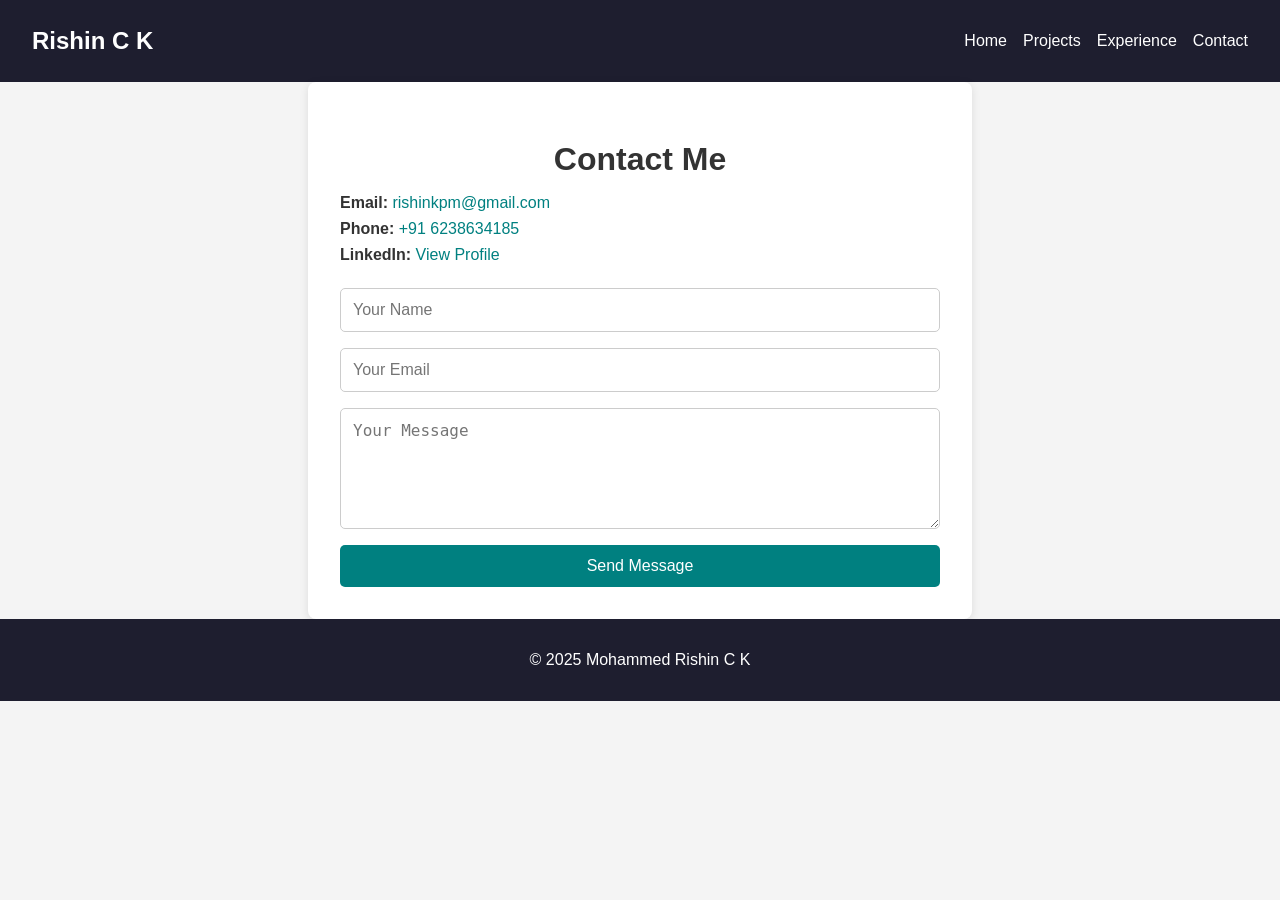
==== contact.html @ 5d51377a "Add files via upload" ====
<!DOCTYPE html>
<html lang="en">
<head>
  <meta charset="UTF-8">
  <meta name="viewport" content="width=device-width, initial-scale=1.0">
  <title>Contact | Rishin C K</title>
  <link rel="stylesheet" href="style.css">
  <style>
    body {
      margin: 0;
      font-family: 'Roboto', sans-serif;
      background-color: #f4f4f4;
      color: #333;
    }
    nav {
      display: flex;
      justify-content: space-between;
      align-items: center;
      background-color: #1e1e2f;
      padding: 1rem 2rem;
    }
    .logo {
      color: #ffffff;
      font-size: 1.5rem;
      font-weight: bold;
    }
    nav ul {
      list-style: none;
      display: flex;
      gap: 1rem;
    }
    nav ul li a {
      color: #ffffff;
      text-decoration: none;
      font-weight: 500;
    }
    nav ul li a:hover {
      color: #00bfa6;
    }
    .contact-section {
      padding: 2rem;
      max-width: 600px;
      margin: 0 auto;
      background-color: #fff;
      border-radius: 8px;
      box-shadow: 0 2px 8px rgba(0,0,0,0.1);
    }
    .contact-section h2 {
      font-size: 2rem;
      margin-bottom: 1rem;
      text-align: center;
    }
    .contact-info p {
      margin: 0.5rem 0;
    }
    .contact-info a {
      color: #008080;
      text-decoration: none;
    }
    form {
      margin-top: 1.5rem;
      display: flex;
      flex-direction: column;
      gap: 1rem;
    }
    input, textarea {
      padding: 0.75rem;
      border: 1px solid #ccc;
      border-radius: 5px;
      font-size: 1rem;
    }
    button {
      padding: 0.75rem;
      background-color: #008080;
      color: white;
      border: none;
      border-radius: 5px;
      font-size: 1rem;
      cursor: pointer;
    }
    button:hover {
      background-color: #00bfa6;
    }
    footer {
      text-align: center;
      padding: 1rem;
      background-color: #1e1e2f;
      color: white;
    }
  </style>
</head>
<body>
  <header>
    <nav>
      <div class="logo">Rishin C K</div>
      <ul>
        <li><a href="index.html">Home</a></li>
        <li><a href="projects.html">Projects</a></li>
        <li><a href="experience.html">Experience</a></li>
        <li><a href="contact.html">Contact</a></li>
      </ul>
    </nav>
  </header>

  <section class="contact-section">
    <h2>Contact Me</h2>
    <div class="contact-info">
      <p><strong>Email:</strong> <a href="mailto:rishinkpm@gmail.com">rishinkpm@gmail.com</a></p>
      <p><strong>Phone:</strong> <a href="tel:+916238634185">+91 6238634185</a></p>
      <p><strong>LinkedIn:</strong> <a href="https://www.linkedin.com/in/mohammed-rishin-c-k-a00525240" target="_blank">View Profile</a></p>
    </div>

    <form action="#" method="POST">
      <input type="text" name="name" placeholder="Your Name" required>
      <input type="email" name="email" placeholder="Your Email" required>
      <textarea name="message" rows="5" placeholder="Your Message" required></textarea>
      <button type="submit">Send Message</button>
    </form>
  </section>

  <footer>
    <p>&copy; 2025 Mohammed Rishin C K</p>
  </footer>
</body>
</html>
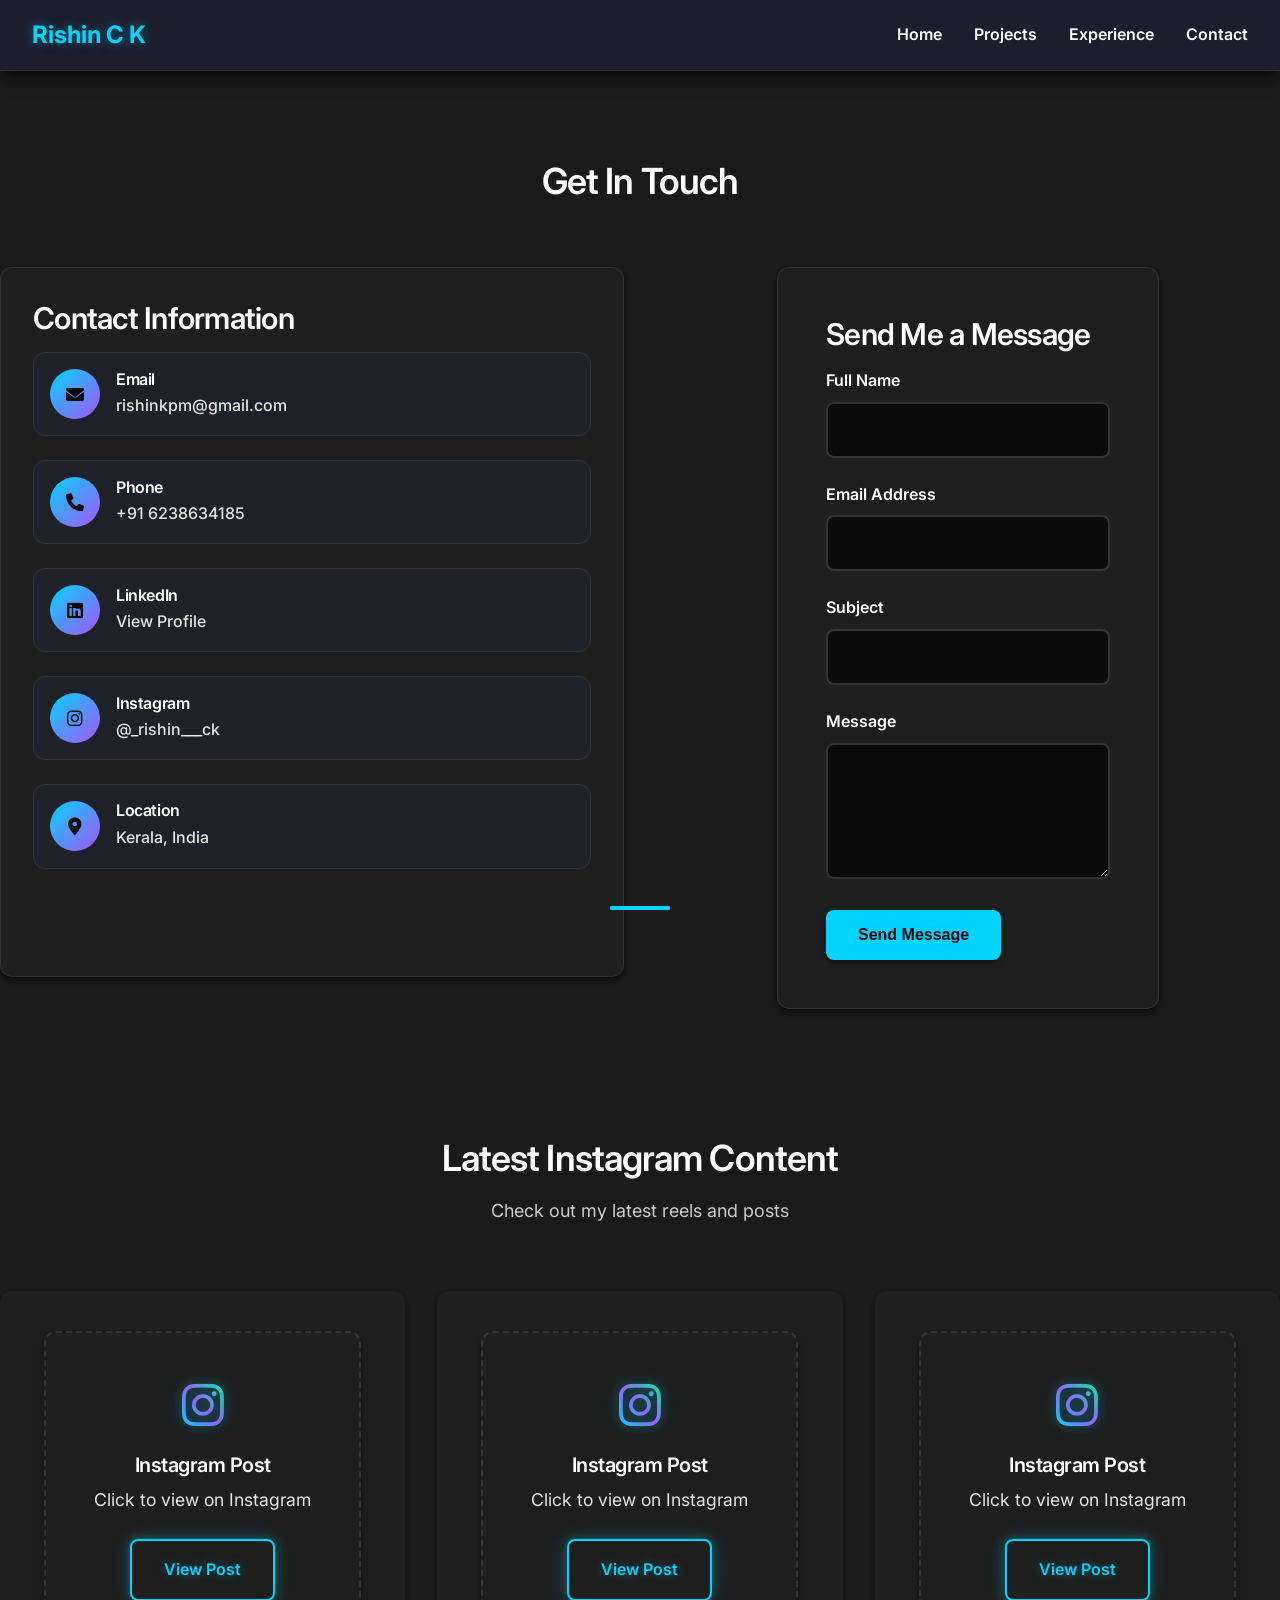
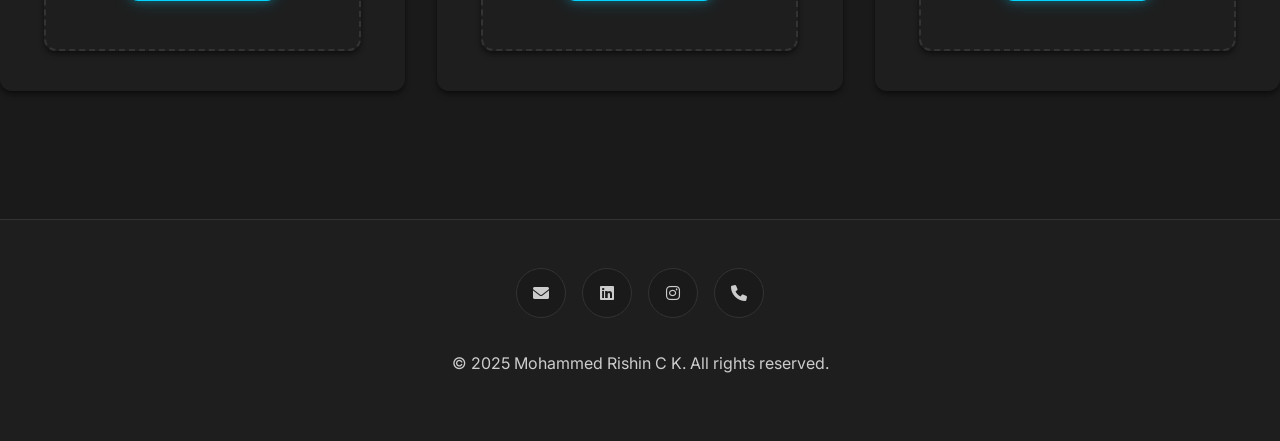
==== commit e1a2def9: "portfolio update septemper 25" ====
--- a/contact.html
+++ b/contact.html
@@ -5,121 +5,159 @@
   <meta name="viewport" content="width=device-width, initial-scale=1.0">
   <title>Contact | Rishin C K</title>
   <link rel="stylesheet" href="style.css">
-  <style>
-    body {
-      margin: 0;
-      font-family: 'Roboto', sans-serif;
-      background-color: #f4f4f4;
-      color: #333;
-    }
-    nav {
-      display: flex;
-      justify-content: space-between;
-      align-items: center;
-      background-color: #1e1e2f;
-      padding: 1rem 2rem;
-    }
-    .logo {
-      color: #ffffff;
-      font-size: 1.5rem;
-      font-weight: bold;
-    }
-    nav ul {
-      list-style: none;
-      display: flex;
-      gap: 1rem;
-    }
-    nav ul li a {
-      color: #ffffff;
-      text-decoration: none;
-      font-weight: 500;
-    }
-    nav ul li a:hover {
-      color: #00bfa6;
-    }
-    .contact-section {
-      padding: 2rem;
-      max-width: 600px;
-      margin: 0 auto;
-      background-color: #fff;
-      border-radius: 8px;
-      box-shadow: 0 2px 8px rgba(0,0,0,0.1);
-    }
-    .contact-section h2 {
-      font-size: 2rem;
-      margin-bottom: 1rem;
-      text-align: center;
-    }
-    .contact-info p {
-      margin: 0.5rem 0;
-    }
-    .contact-info a {
-      color: #008080;
-      text-decoration: none;
-    }
-    form {
-      margin-top: 1.5rem;
-      display: flex;
-      flex-direction: column;
-      gap: 1rem;
-    }
-    input, textarea {
-      padding: 0.75rem;
-      border: 1px solid #ccc;
-      border-radius: 5px;
-      font-size: 1rem;
-    }
-    button {
-      padding: 0.75rem;
-      background-color: #008080;
-      color: white;
-      border: none;
-      border-radius: 5px;
-      font-size: 1rem;
-      cursor: pointer;
-    }
-    button:hover {
-      background-color: #00bfa6;
-    }
-    footer {
-      text-align: center;
-      padding: 1rem;
-      background-color: #1e1e2f;
-      color: white;
-    }
-  </style>
+  <link href="https://fonts.googleapis.com/css2?family=Inter:wght@300;400;500;600;700&display=swap" rel="stylesheet">
+  <link rel="stylesheet" href="https://cdnjs.cloudflare.com/ajax/libs/font-awesome/6.0.0/css/all.min.css">
 </head>
 <body>
   <header>
     <nav>
-      <div class="logo">Rishin C K</div>
+      <a href="index.html" class="logo">Rishin C K</a>
       <ul>
         <li><a href="index.html">Home</a></li>
         <li><a href="projects.html">Projects</a></li>
         <li><a href="experience.html">Experience</a></li>
         <li><a href="contact.html">Contact</a></li>
       </ul>
+      <div class="mobile-menu">
+        <span></span>
+        <span></span>
+        <span></span>
+      </div>
     </nav>
   </header>
 
-  <section class="contact-section">
-    <h2>Contact Me</h2>
-    <div class="contact-info">
-      <p><strong>Email:</strong> <a href="mailto:rishinkpm@gmail.com">rishinkpm@gmail.com</a></p>
-      <p><strong>Phone:</strong> <a href="tel:+916238634185">+91 6238634185</a></p>
-      <p><strong>LinkedIn:</strong> <a href="https://www.linkedin.com/in/mohammed-rishin-c-k-a00525240" target="_blank">View Profile</a></p>
+  <section class="section" style="margin-top: 6rem;">
+    <div class="section-title">
+      <h2>Get In Touch</h2>
     </div>
 
-    <form action="#" method="POST">
-      <input type="text" name="name" placeholder="Your Name" required>
-      <input type="email" name="email" placeholder="Your Email" required>
-      <textarea name="message" rows="5" placeholder="Your Message" required></textarea>
-      <button type="submit">Send Message</button>
-    </form>
+    <div class="grid grid-2">
+      <div class="card">
+        <h3>Contact Information</h3>
+        <div class="contact-info">
+          <div class="contact-item">
+            <div class="contact-icon">
+              <i class="fas fa-envelope"></i>
+            </div>
+            <div class="contact-details">
+              <h4>Email</h4>
+              <a href="mailto:rishinkpm@gmail.com">rishinkpm@gmail.com</a>
+            </div>
+          </div>
+          
+          <div class="contact-item">
+            <div class="contact-icon">
+              <i class="fas fa-phone"></i>
+            </div>
+            <div class="contact-details">
+              <h4>Phone</h4>
+              <a href="tel:+916238634185">+91 6238634185</a>
+            </div>
+          </div>
+          
+          <div class="contact-item">
+            <div class="contact-icon">
+              <i class="fab fa-linkedin"></i>
+            </div>
+            <div class="contact-details">
+              <h4>LinkedIn</h4>
+              <a href="https://www.linkedin.com/in/mohammed-rishin-c-k-a00525240" target="_blank">View Profile</a>
+            </div>
+          </div>
+          
+          <div class="contact-item">
+            <div class="contact-icon">
+              <i class="fab fa-instagram"></i>
+            </div>
+            <div class="contact-details">
+              <h4>Instagram</h4>
+              <a href="https://www.instagram.com/_rishin___ck?igsh=eXE4Y3RrOGk3bXFx&utm_source=qr" target="_blank">@_rishin___ck</a>
+            </div>
+          </div>
+          
+          <div class="contact-item">
+            <div class="contact-icon">
+              <i class="fas fa-map-marker-alt"></i>
+            </div>
+            <div class="contact-details">
+              <h4>Location</h4>
+              <p>Kerala, India</p>
+            </div>
+          </div>
+        </div>
+      </div>
+
+      <div class="contact-form">
+        <h3>Send Me a Message</h3>
+        <form id="contact-form">
+          <div class="form-group">
+            <label for="name">Full Name</label>
+            <input type="text" id="name" name="name" required>
+          </div>
+          
+          <div class="form-group">
+            <label for="email">Email Address</label>
+            <input type="email" id="email" name="email" required>
+          </div>
+          
+          <div class="form-group">
+            <label for="subject">Subject</label>
+            <input type="text" id="subject" name="subject" required>
+          </div>
+          
+          <div class="form-group">
+            <label for="message">Message</label>
+            <textarea id="message" name="message" rows="5" required></textarea>
+          </div>
+          
+          <button type="submit" class="btn">Send Message</button>
+        </form>
+      </div>
+    </div>
+  </section>
+
+  <!-- Instagram Reels Section -->
+  <section class="section">
+    <div class="section-title">
+      <h2>Latest Instagram Content</h2>
+      <p>Check out my latest reels and posts</p>
+    </div>
+    
+    <div class="instagram-showcase">
+      <div class="instagram-grid">
+        <!-- Instagram posts will be embedded here -->
+        <div class="instagram-placeholder">
+          <div class="instagram-item">
+            <i class="fab fa-instagram"></i>
+            <h4>Follow me on Instagram</h4>
+            <p>@_rishin___ck</p>
+            <a href="https://www.instagram.com/_rishin___ck?igsh=eXE4Y3RrOGk3bXFx&utm_source=qr" target="_blank" class="btn btn-outline">View Profile</a>
+          </div>
+        </div>
+      </div>
+    </div>
   </section>
 
   <footer>
-    <p>&copy; 2025 Mohammed Rishin C K</p>
+    <div class="footer-content">
+      <div class="social-links">
+        <a href="mailto:rishinkpm@gmail.com" title="Email">
+          <i class="fas fa-envelope"></i>
+        </a>
+        <a href="https://www.linkedin.com/in/mohammed-rishin-c-k-a00525240" target="_blank" title="LinkedIn">
+          <i class="fab fa-linkedin"></i>
+        </a>
+        <a href="https://www.instagram.com/_rishin___ck?igsh=eXE4Y3RrOGk3bXFx&utm_source=qr" target="_blank" title="Instagram">
+          <i class="fab fa-instagram"></i>
+        </a>
+        <a href="tel:+916238634185" title="Phone">
+          <i class="fas fa-phone"></i>
+        </a>
+      </div>
+      <p>&copy; 2025 Mohammed Rishin C K. All rights reserved.</p>
+    </div>
   </footer>
+
+  <script src="script.js"></script>
 </body>
 </html>
--- a/style.css
+++ b/style.css
@@ -0,0 +1,1244 @@
+/* ========================================
+   MODERN PORTFOLIO CSS FRAMEWORK
+   Dark Theme with Neon Accents
+   ======================================== */
+
+/* ========================================
+   CSS CUSTOM PROPERTIES (VARIABLES)
+   ======================================== */
+:root {
+  /* Dark Theme - Neon Accent Colors */
+  --primary-color: #00d4ff;        /* Neon Blue */
+  --primary-light: #33e0ff;        /* Lighter Neon Blue */
+  --primary-dark: #0099cc;         /* Darker Neon Blue */
+  --secondary-color: #a855f7;      /* Neon Purple */
+  --secondary-light: #c084fc;      /* Lighter Neon Purple */
+  --accent-color: #00ff88;         /* Neon Green */
+  --accent-light: #33ffaa;         /* Lighter Neon Green */
+  
+  /* Dark Background Colors */
+  --bg-primary: #0a0a0a;           /* Deep Black */
+  --bg-secondary: #1a1a1a;         /* Dark Gray */
+  --bg-tertiary: #2a2a2a;          /* Medium Dark Gray */
+  --bg-card: #1e1e1e;              /* Card Background */
+  --bg-hover: #333333;             /* Hover Background */
+  --bg-nav: rgba(10, 10, 10, 0.95); /* Navigation Background */
+  
+  /* Light Text Colors */
+  --text-primary: #ffffff;         /* Pure White */
+  --text-secondary: #e5e5e5;       /* Light Gray */
+  --text-tertiary: #cccccc;        /* Medium Light Gray */
+  --text-muted: #999999;           /* Muted Light Gray */
+  --text-inverse: #0a0a0a;         /* Black Text */
+  --text-nav: #ffffff;             /* Navigation Text */
+  
+  /* Dark Border & Divider Colors */
+  --border-light: #333333;         /* Dark Border */
+  --border-medium: #444444;        /* Medium Dark Border */
+  --border-dark: #555555;          /* Lighter Dark Border */
+  
+  /* Dark Theme Shadow System */
+  --shadow-sm: 0 1px 2px 0 rgba(0, 0, 0, 0.3);
+  --shadow-md: 0 4px 6px -1px rgba(0, 0, 0, 0.4), 0 2px 4px -1px rgba(0, 0, 0, 0.3);
+  --shadow-lg: 0 10px 15px -3px rgba(0, 0, 0, 0.5), 0 4px 6px -2px rgba(0, 0, 0, 0.4);
+  --shadow-xl: 0 20px 25px -5px rgba(0, 0, 0, 0.6), 0 10px 10px -5px rgba(0, 0, 0, 0.5);
+  
+  /* Neon Glow Effects */
+  --glow-blue: 0 0 10px rgba(0, 212, 255, 0.3), 0 0 20px rgba(0, 212, 255, 0.2);
+  --glow-purple: 0 0 10px rgba(168, 85, 247, 0.3), 0 0 20px rgba(168, 85, 247, 0.2);
+  --glow-green: 0 0 10px rgba(0, 255, 136, 0.3), 0 0 20px rgba(0, 255, 136, 0.2);
+  
+  /* Spacing System */
+  --space-xs: 0.25rem;    /* 4px */
+  --space-sm: 0.5rem;     /* 8px */
+  --space-md: 1rem;       /* 16px */
+  --space-lg: 1.5rem;     /* 24px */
+  --space-xl: 2rem;       /* 32px */
+  --space-2xl: 3rem;      /* 48px */
+  --space-3xl: 4rem;      /* 64px */
+  
+  /* Border Radius */
+  --radius-sm: 0.375rem;  /* 6px */
+  --radius-md: 0.5rem;    /* 8px */
+  --radius-lg: 0.75rem;   /* 12px */
+  --radius-xl: 1rem;      /* 16px */
+  --radius-full: 9999px;  /* Full rounded */
+  
+  /* Transitions */
+  --transition-fast: 0.15s ease-in-out;
+  --transition-normal: 0.3s ease-in-out;
+  --transition-slow: 0.5s ease-in-out;
+  
+  /* Typography */
+  --font-family-base: 'Inter', -apple-system, BlinkMacSystemFont, 'Segoe UI', Roboto, sans-serif;
+  --font-size-xs: 0.75rem;    /* 12px */
+  --font-size-sm: 0.875rem;   /* 14px */
+  --font-size-base: 1rem;     /* 16px */
+  --font-size-lg: 1.125rem;   /* 18px */
+  --font-size-xl: 1.25rem;    /* 20px */
+  --font-size-2xl: 1.5rem;    /* 24px */
+  --font-size-3xl: 1.875rem;  /* 30px */
+  --font-size-4xl: 2.25rem;   /* 36px */
+  --font-size-5xl: 3rem;      /* 48px */
+}
+
+* {
+  margin: 0;
+  padding: 0;
+  box-sizing: border-box;
+}
+
+/* ========================================
+   RESET & BASE STYLES
+   ======================================== */
+body {
+  font-family: var(--font-family-base);
+  line-height: 1.6;
+  color: var(--text-primary);
+  background-color: var(--bg-secondary);
+  overflow-x: hidden;
+  font-size: var(--font-size-base);
+}
+
+/* ========================================
+   TYPOGRAPHY SYSTEM
+   ======================================== */
+h1, h2, h3, h4, h5, h6 {
+  font-weight: 600;
+  line-height: 1.2;
+  margin-bottom: var(--space-md);
+  color: var(--text-primary);
+  letter-spacing: -0.025em;
+}
+
+h1 { 
+  font-size: clamp(var(--font-size-3xl), 5vw, var(--font-size-5xl));
+  font-weight: 700;
+}
+h2 { 
+  font-size: clamp(var(--font-size-2xl), 4vw, var(--font-size-4xl));
+  font-weight: 600;
+}
+h3 { 
+  font-size: clamp(var(--font-size-xl), 3vw, var(--font-size-3xl));
+  font-weight: 600;
+}
+h4 { 
+  font-size: var(--font-size-lg);
+  color: var(--text-secondary);
+  font-weight: 500;
+}
+h5 { 
+  font-size: var(--font-size-base);
+  font-weight: 500;
+}
+h6 { 
+  font-size: var(--font-size-sm);
+  font-weight: 500;
+}
+
+p {
+  margin-bottom: var(--space-md);
+  color: var(--text-tertiary);
+  line-height: 1.7;
+}
+
+.text-large {
+  font-size: var(--font-size-lg);
+}
+
+.text-small {
+  font-size: var(--font-size-sm);
+}
+
+.text-muted {
+  color: var(--text-muted);
+}
+
+/* ========================================
+   NAVIGATION SYSTEM
+   ======================================== */
+nav {
+  position: fixed;
+  top: 0;
+  width: 100%;
+  background: var(--bg-nav);
+  backdrop-filter: blur(15px);
+  -webkit-backdrop-filter: blur(15px);
+  padding: var(--space-md) var(--space-xl);
+  display: flex;
+  justify-content: space-between;
+  align-items: center;
+  z-index: 1000;
+  transition: var(--transition-normal);
+  border-bottom: 1px solid var(--border-light);
+  box-shadow: var(--shadow-lg);
+}
+
+.logo {
+  font-size: var(--font-size-2xl);
+  font-weight: 700;
+  color: var(--primary-color);
+  text-decoration: none;
+  transition: var(--transition-fast);
+  text-shadow: var(--glow-blue);
+}
+
+.logo:hover {
+  color: var(--primary-color);
+  text-shadow: var(--glow-blue);
+  transform: scale(1.05);
+}
+
+nav ul {
+  display: flex;
+  list-style: none;
+  gap: var(--space-xl);
+  margin: 0;
+  padding: 0;
+}
+
+nav ul li a {
+  color: var(--text-nav);
+  text-decoration: none;
+  font-weight: 600;
+  font-size: var(--font-size-base);
+  position: relative;
+  transition: var(--transition-fast);
+  padding: var(--space-sm) 0;
+}
+
+nav ul li a:hover {
+  color: var(--primary-color);
+  text-shadow: var(--glow-blue);
+  transform: translateY(-1px);
+}
+
+nav ul li a::after {
+  content: '';
+  position: absolute;
+  bottom: -2px;
+  left: 0;
+  width: 0;
+  height: 3px;
+  background: linear-gradient(90deg, var(--primary-color), var(--secondary-color));
+  border-radius: 2px;
+  transition: var(--transition-normal);
+  box-shadow: var(--glow-blue);
+}
+
+nav ul li a:hover::after {
+  width: 100%;
+}
+
+/* Mobile Navigation */
+.mobile-menu {
+  display: none;
+  flex-direction: column;
+  cursor: pointer;
+  padding: var(--space-sm);
+}
+
+.mobile-menu span {
+  width: 25px;
+  height: 3px;
+  background: var(--text-primary);
+  margin: 3px 0;
+  transition: var(--transition-fast);
+  border-radius: 2px;
+}
+
+/* ========================================
+   HERO SECTION
+   ======================================== */
+.hero {
+  background: linear-gradient(135deg, var(--bg-tertiary) 0%, var(--bg-secondary) 100%);
+  color: var(--text-primary);
+  padding: calc(var(--space-3xl) * 2) var(--space-xl) var(--space-3xl);
+  text-align: center;
+  position: relative;
+  overflow: hidden;
+  border-bottom: 1px solid var(--border-light);
+}
+
+.hero::before {
+  content: '';
+  position: absolute;
+  top: 0;
+  left: 0;
+  right: 0;
+  bottom: 0;
+  background: radial-gradient(circle at 30% 20%, rgba(37, 99, 235, 0.1) 0%, transparent 50%),
+              radial-gradient(circle at 70% 80%, rgba(8, 145, 178, 0.1) 0%, transparent 50%);
+  opacity: 0.7;
+}
+
+.hero-content {
+  position: relative;
+  z-index: 2;
+  max-width: 800px;
+  margin: 0 auto;
+}
+
+.hero h1 {
+  margin-bottom: var(--space-md);
+  animation: fadeInUp 1s ease-out;
+}
+
+.hero p {
+  font-size: var(--font-size-lg);
+  margin-bottom: var(--space-xl);
+  color: var(--text-tertiary);
+  animation: fadeInUp 1s ease-out 0.2s both;
+}
+
+/* ========================================
+   BUTTON SYSTEM
+   ======================================== */
+.btn {
+  display: inline-block;
+  padding: var(--space-md) var(--space-xl);
+  background: var(--primary-color);
+  color: var(--text-inverse);
+  text-decoration: none;
+  border-radius: var(--radius-md);
+  font-weight: 600;
+  font-size: var(--font-size-base);
+  transition: var(--transition-fast);
+  border: none;
+  cursor: pointer;
+  text-align: center;
+  box-shadow: var(--shadow-md);
+  animation: fadeInUp 1s ease-out 0.4s both;
+  text-shadow: var(--glow-blue);
+}
+
+.btn:hover {
+  transform: translateY(-2px);
+  box-shadow: var(--glow-blue);
+  background: var(--primary-light);
+  text-shadow: var(--glow-blue);
+}
+
+.btn:active {
+  transform: translateY(0);
+}
+
+.btn-outline {
+  background: transparent;
+  color: var(--primary-color);
+  border: 2px solid var(--primary-color);
+  box-shadow: var(--glow-blue);
+  text-shadow: var(--glow-blue);
+}
+
+.btn-outline:hover {
+  background: var(--primary-color);
+  color: var(--text-inverse);
+  box-shadow: var(--glow-blue);
+  text-shadow: none;
+}
+
+.btn-secondary {
+  background: var(--secondary-color);
+  text-shadow: var(--glow-purple);
+}
+
+.btn-secondary:hover {
+  background: var(--secondary-light);
+  box-shadow: var(--glow-purple);
+  text-shadow: var(--glow-purple);
+}
+
+.btn-success {
+  background: var(--accent-color);
+  text-shadow: var(--glow-green);
+}
+
+.btn-success:hover {
+  background: var(--accent-light);
+  box-shadow: var(--glow-green);
+  text-shadow: var(--glow-green);
+}
+
+
+/* ========================================
+   LAYOUT & CONTAINER SYSTEM
+   ======================================== */
+.container {
+  max-width: 1200px;
+  margin: 0 auto;
+  padding: 0 var(--space-xl);
+}
+
+.container-sm {
+  max-width: 800px;
+  margin: 0 auto;
+  padding: 0 var(--space-xl);
+}
+
+.container-lg {
+  max-width: 1400px;
+  margin: 0 auto;
+  padding: 0 var(--space-xl);
+}
+
+/* ========================================
+   SECTION SYSTEM
+   ======================================== */
+.section {
+  padding: var(--space-3xl) 0;
+}
+
+.section-sm {
+  padding: var(--space-xl) 0;
+}
+
+.section-lg {
+  padding: calc(var(--space-3xl) * 1.5) 0;
+}
+
+.section-title {
+  text-align: center;
+  margin-bottom: var(--space-3xl);
+}
+
+.section-title h2 {
+  margin-bottom: var(--space-md);
+}
+
+.section-title p {
+  font-size: var(--font-size-lg);
+  color: var(--text-tertiary);
+  max-width: 600px;
+  margin: 0 auto;
+}
+
+.section-title::after {
+  content: '';
+  position: absolute;
+  bottom: -10px;
+  left: 50%;
+  transform: translateX(-50%);
+  width: 60px;
+  height: 4px;
+  background: var(--primary-color);
+  border-radius: var(--radius-sm);
+}
+
+/* ========================================
+   PROFILE PHOTO COMPONENT
+   ======================================== */
+.profile-photo {
+  text-align: center;
+  margin: calc(var(--space-3xl) * -1) auto var(--space-3xl);
+  position: relative;
+  z-index: 3;
+}
+
+.profile-photo img {
+  width: 200px;
+  height: 200px;
+  object-fit: cover;
+  border-radius: var(--radius-full);
+  border: 6px solid var(--bg-card);
+  box-shadow: var(--shadow-lg);
+  transition: var(--transition-normal);
+}
+
+.profile-photo img:hover {
+  transform: scale(1.05);
+}
+
+/* ========================================
+   CARD SYSTEM
+   ======================================== */
+.card {
+  background: var(--bg-card);
+  border-radius: var(--radius-lg);
+  padding: var(--space-xl);
+  margin-bottom: var(--space-xl);
+  box-shadow: var(--shadow-md);
+  transition: var(--transition-normal);
+  border: 1px solid var(--border-light);
+}
+
+.card:hover {
+  transform: translateY(-5px);
+  box-shadow: var(--shadow-lg);
+}
+
+.card h3 {
+  color: var(--text-primary);
+  margin-bottom: var(--space-md);
+}
+
+.card h4 {
+  color: var(--text-secondary);
+  margin-bottom: var(--space-sm);
+}
+
+.card p {
+  color: var(--text-tertiary);
+}
+
+/* ========================================
+   GRID SYSTEM
+   ======================================== */
+.grid {
+  display: grid;
+  gap: var(--space-xl);
+}
+
+.grid-2 { 
+  grid-template-columns: repeat(auto-fit, minmax(300px, 1fr)); 
+}
+
+.grid-3 { 
+  grid-template-columns: repeat(auto-fit, minmax(250px, 1fr)); 
+}
+
+.grid-4 { 
+  grid-template-columns: repeat(auto-fit, minmax(200px, 1fr)); 
+}
+
+/* ========================================
+   SKILLS SECTION
+   ======================================== */
+.skills-grid {
+  display: grid;
+  grid-template-columns: repeat(auto-fit, minmax(200px, 1fr));
+  gap: var(--space-lg);
+  margin-top: var(--space-xl);
+}
+
+.skill-item {
+  text-align: center;
+  padding: var(--space-lg);
+  background: var(--bg-card);
+  border-radius: var(--radius-lg);
+  box-shadow: var(--shadow-md);
+  transition: var(--transition-normal);
+  border: 1px solid var(--border-light);
+}
+
+.skill-item:hover {
+  transform: translateY(-3px);
+  box-shadow: var(--shadow-lg);
+}
+
+.skill-icon {
+  font-size: var(--font-size-5xl);
+  margin-bottom: var(--space-md);
+  color: var(--primary-color);
+}
+
+.skill-progress {
+  width: 100%;
+  height: 8px;
+  background: var(--bg-tertiary);
+  border-radius: var(--radius-sm);
+  overflow: hidden;
+  margin-top: var(--space-md);
+}
+
+.skill-progress-bar {
+  height: 100%;
+  background: linear-gradient(90deg, var(--primary-color), var(--secondary-color));
+  border-radius: var(--radius-sm);
+  transition: width 2s ease-in-out;
+  width: 0;
+}
+
+/* ========================================
+   FORM SYSTEM
+   ======================================== */
+.contact-form {
+  max-width: 600px;
+  margin: 0 auto;
+  background: var(--bg-card);
+  padding: var(--space-2xl);
+  border-radius: var(--radius-lg);
+  box-shadow: var(--shadow-md);
+  border: 1px solid var(--border-light);
+}
+
+.form-group {
+  margin-bottom: var(--space-lg);
+}
+
+.form-group label {
+  display: block;
+  margin-bottom: var(--space-sm);
+  font-weight: 600;
+  color: var(--text-primary);
+  font-size: var(--font-size-base);
+}
+
+.form-group input,
+.form-group textarea {
+  width: 100%;
+  padding: var(--space-md);
+  border: 2px solid var(--border-light);
+  border-radius: var(--radius-md);
+  font-size: var(--font-size-base);
+  transition: var(--transition-normal);
+  font-family: var(--font-family-base);
+  background: var(--bg-primary);
+  color: var(--text-primary);
+}
+
+.form-group input:focus,
+.form-group textarea:focus {
+  outline: none;
+  border-color: var(--primary-color);
+  box-shadow: 0 0 0 3px rgba(37, 99, 235, 0.1);
+}
+
+.form-group textarea {
+  resize: vertical;
+  min-height: 120px;
+}
+
+/* ========================================
+   FOOTER SECTION
+   ======================================== */
+footer {
+  background: var(--bg-card);
+  color: var(--text-primary);
+  text-align: center;
+  padding: var(--space-2xl) var(--space-xl);
+  margin-top: var(--space-3xl);
+  border-top: 1px solid var(--border-light);
+}
+
+.footer-content {
+  max-width: 1200px;
+  margin: 0 auto;
+}
+
+.social-links {
+  display: flex;
+  justify-content: center;
+  gap: var(--space-md);
+  margin-bottom: var(--space-xl);
+}
+
+.social-links a {
+  display: inline-flex;
+  align-items: center;
+  justify-content: center;
+  width: 50px;
+  height: 50px;
+  background: var(--bg-secondary);
+  color: var(--text-tertiary);
+  text-decoration: none;
+  border-radius: var(--radius-full);
+  transition: var(--transition-normal);
+  border: 1px solid var(--border-light);
+}
+
+.social-links a:hover {
+  background: var(--primary-color);
+  color: var(--text-inverse);
+  transform: translateY(-2px);
+  box-shadow: var(--shadow-md);
+}
+
+/* ========================================
+   ANIMATIONS & KEYFRAMES
+   ======================================== */
+@keyframes fadeInUp {
+  from {
+    opacity: 0;
+    transform: translateY(30px);
+  }
+  to {
+    opacity: 1;
+    transform: translateY(0);
+  }
+}
+
+@keyframes fadeIn {
+  from { 
+    opacity: 0; 
+  }
+  to { 
+    opacity: 1; 
+  }
+}
+
+@keyframes slideInLeft {
+  from {
+    opacity: 0;
+    transform: translateX(-30px);
+  }
+  to {
+    opacity: 1;
+    transform: translateX(0);
+  }
+}
+
+@keyframes slideInRight {
+  from {
+    opacity: 0;
+    transform: translateX(30px);
+  }
+  to {
+    opacity: 1;
+    transform: translateX(0);
+  }
+}
+
+/* Animation utility classes */
+.fade-in {
+  animation: fadeIn 1s ease-out;
+}
+
+.fade-in-up {
+  animation: fadeInUp 1s ease-out;
+}
+
+.slide-in-left {
+  animation: slideInLeft 0.8s ease-out;
+}
+
+.slide-in-right {
+  animation: slideInRight 0.8s ease-out;
+}
+
+/* ========================================
+   RESPONSIVE DESIGN
+   ======================================== */
+@media (max-width: 768px) {
+  nav {
+    padding: var(--space-md);
+  }
+  
+  nav ul {
+    display: none;
+    position: absolute;
+    top: 100%;
+    left: 0;
+    right: 0;
+    background: var(--bg-card);
+    flex-direction: column;
+    padding: var(--space-md);
+    gap: var(--space-md);
+    box-shadow: var(--shadow-lg);
+    border-radius: 0 0 var(--radius-lg) var(--radius-lg);
+  }
+  
+  nav ul.active {
+    display: flex;
+  }
+  
+  .mobile-menu {
+    display: flex;
+  }
+  
+  .hero {
+    padding: calc(var(--space-3xl) * 1.5) var(--space-md) var(--space-2xl);
+  }
+  
+  .section {
+    padding: var(--space-2xl) var(--space-md);
+  }
+  
+  .contact-form {
+    padding: var(--space-xl) var(--space-md);
+  }
+  
+  .grid-2,
+  .grid-3,
+  .grid-4 {
+    grid-template-columns: 1fr;
+  }
+}
+
+@media (max-width: 480px) {
+  .hero h1 {
+    font-size: var(--font-size-3xl);
+  }
+  
+  .hero p {
+    font-size: var(--font-size-base);
+  }
+  
+  .btn {
+    padding: var(--space-sm) var(--space-lg);
+    font-size: var(--font-size-sm);
+  }
+  
+  .profile-photo img {
+    width: 150px;
+    height: 150px;
+  }
+  
+  .container,
+  .container-sm,
+  .container-lg {
+    padding: 0 var(--space-md);
+  }
+}
+
+/* ========================================
+   DARK THEME SUPPORT
+   ======================================== */
+@media (prefers-color-scheme: dark) {
+  :root {
+    --bg-primary: #0f172a;
+    --bg-secondary: #1e293b;
+    --bg-tertiary: #334155;
+    --bg-card: #1e293b;
+    --text-primary: #f8fafc;
+    --text-secondary: #e2e8f0;
+    --text-tertiary: #cbd5e1;
+    --border-light: #334155;
+    --border-medium: #475569;
+  }
+}
+
+/* ========================================
+   PROJECT STYLES
+   ======================================== */
+.filter-buttons {
+  display: flex;
+  justify-content: center;
+  gap: var(--space-md);
+  margin-bottom: var(--space-2xl);
+  flex-wrap: wrap;
+}
+
+.filter-btn {
+  background: transparent;
+  border: 2px solid var(--primary-color);
+  color: var(--primary-color);
+  padding: var(--space-sm) var(--space-lg);
+  border-radius: var(--radius-full);
+  cursor: pointer;
+  transition: var(--transition-normal);
+  font-weight: 500;
+  font-size: var(--font-size-sm);
+}
+
+.filter-btn:hover,
+.filter-btn.active {
+  background: var(--primary-color);
+  color: var(--text-inverse);
+  transform: translateY(-2px);
+  box-shadow: var(--shadow-md);
+}
+
+.project-card {
+  position: relative;
+  overflow: hidden;
+}
+
+.project-header {
+  display: flex;
+  justify-content: space-between;
+  align-items: flex-start;
+  margin-bottom: var(--space-md);
+}
+
+.project-icon {
+  width: 60px;
+  height: 60px;
+  background: linear-gradient(135deg, var(--primary-color), var(--secondary-color));
+  border-radius: var(--radius-lg);
+  display: flex;
+  align-items: center;
+  justify-content: center;
+  color: var(--text-inverse);
+  font-size: var(--font-size-2xl);
+}
+
+.project-meta {
+  display: flex;
+  flex-direction: column;
+  gap: var(--space-sm);
+  align-items: flex-end;
+}
+
+.project-tag {
+  background: rgba(37, 99, 235, 0.1);
+  color: var(--primary-color);
+  padding: var(--space-xs) var(--space-sm);
+  border-radius: var(--radius-full);
+  font-size: var(--font-size-xs);
+  font-weight: 500;
+}
+
+.project-links {
+  display: flex;
+  gap: var(--space-md);
+  margin-top: var(--space-lg);
+}
+
+.project-links .btn {
+  flex: 1;
+  text-align: center;
+  padding: var(--space-sm) var(--space-md);
+  font-size: var(--font-size-sm);
+}
+
+/* ========================================
+   EXPERIENCE & TIMELINE STYLES
+   ======================================== */
+.experience-timeline {
+  position: relative;
+  padding-left: var(--space-xl);
+}
+
+.experience-timeline::before {
+  content: '';
+  position: absolute;
+  left: 0;
+  top: 0;
+  bottom: 0;
+  width: 2px;
+  background: var(--primary-color);
+}
+
+.timeline-item {
+  position: relative;
+  margin-bottom: var(--space-xl);
+}
+
+.timeline-item::before {
+  content: '';
+  position: absolute;
+  left: calc(var(--space-xl) * -1);
+  top: var(--space-sm);
+  width: 12px;
+  height: 12px;
+  background: var(--primary-color);
+  border-radius: var(--radius-full);
+  transform: translateX(-50%);
+}
+
+.timeline-content {
+  background: var(--bg-card);
+  padding: var(--space-lg);
+  border-radius: var(--radius-lg);
+  box-shadow: var(--shadow-md);
+  margin-left: var(--space-md);
+  border: 1px solid var(--border-light);
+}
+
+.timeline-content h3 {
+  color: var(--text-primary);
+  margin-bottom: var(--space-sm);
+}
+
+.timeline-content h4 {
+  color: var(--text-secondary);
+  margin-bottom: var(--space-md);
+}
+
+.timeline-content p {
+  color: var(--text-tertiary);
+}
+
+.timeline-date {
+  color: var(--primary-color);
+  font-weight: 600;
+  font-size: var(--font-size-sm);
+  margin-bottom: var(--space-sm);
+}
+
+/* ========================================
+   VIDEO EMBED STYLES
+   ======================================== */
+.video-container {
+  position: relative;
+  width: 100%;
+  height: 0;
+  padding-bottom: 56.25%; /* 16:9 aspect ratio */
+  overflow: hidden;
+  border-radius: var(--radius-lg);
+  margin: var(--space-md) 0;
+  box-shadow: var(--shadow-md);
+}
+
+.video-container iframe {
+  position: absolute;
+  top: 0;
+  left: 0;
+  width: 100%;
+  height: 100%;
+  border: none;
+}
+
+/* ========================================
+   CONTACT STYLES
+   ======================================== */
+.contact-info {
+  display: flex;
+  flex-direction: column;
+  gap: var(--space-lg);
+}
+
+.contact-item {
+  display: flex;
+  align-items: center;
+  gap: var(--space-md);
+  padding: var(--space-md);
+  background: rgba(37, 99, 235, 0.05);
+  border-radius: var(--radius-lg);
+  transition: var(--transition-normal);
+  border: 1px solid var(--border-light);
+}
+
+.contact-item:hover {
+  background: rgba(37, 99, 235, 0.1);
+  transform: translateX(5px);
+  box-shadow: var(--shadow-md);
+}
+
+.contact-icon {
+  width: 50px;
+  height: 50px;
+  background: linear-gradient(135deg, var(--primary-color), var(--secondary-color));
+  border-radius: var(--radius-full);
+  display: flex;
+  align-items: center;
+  justify-content: center;
+  color: var(--text-inverse);
+  font-size: var(--font-size-lg);
+  flex-shrink: 0;
+}
+
+.contact-details h4 {
+  margin: 0 0 var(--space-xs) 0;
+  color: var(--text-primary);
+  font-size: var(--font-size-base);
+  font-weight: 600;
+}
+
+.contact-details p,
+.contact-details a {
+  margin: 0;
+  color: var(--text-secondary);
+  text-decoration: none;
+  transition: var(--transition-normal);
+  font-weight: 500;
+}
+
+.contact-details a:hover {
+  color: var(--primary-color);
+}
+
+/* ========================================
+   WORKSHOP STYLES
+   ======================================== */
+.workshop-header {
+  display: flex;
+  justify-content: space-between;
+  align-items: flex-start;
+  margin-bottom: var(--space-md);
+}
+
+.workshop-icon {
+  width: 50px;
+  height: 50px;
+  background: linear-gradient(135deg, var(--primary-color), var(--secondary-color));
+  border-radius: var(--radius-lg);
+  display: flex;
+  align-items: center;
+  justify-content: center;
+  color: var(--text-inverse);
+  font-size: var(--font-size-lg);
+}
+
+.workshop-meta {
+  display: flex;
+  flex-direction: column;
+  gap: var(--space-sm);
+  align-items: flex-end;
+}
+
+.workshop-tag {
+  background: rgba(37, 99, 235, 0.1);
+  color: var(--primary-color);
+  padding: var(--space-xs) var(--space-sm);
+  border-radius: var(--radius-full);
+  font-size: var(--font-size-xs);
+  font-weight: 600;
+}
+
+.workshop-date {
+  background: rgba(8, 145, 178, 0.1);
+  color: var(--secondary-color);
+  padding: var(--space-xs) var(--space-sm);
+  border-radius: var(--radius-full);
+  font-size: var(--font-size-xs);
+  font-weight: 500;
+}
+
+.skills-used {
+  display: flex;
+  flex-wrap: wrap;
+  gap: var(--space-sm);
+  margin-top: var(--space-md);
+}
+
+.skill-tag {
+  background: rgba(37, 99, 235, 0.1);
+  color: var(--primary-color);
+  padding: var(--space-xs) var(--space-sm);
+  border-radius: var(--radius-full);
+  font-size: var(--font-size-xs);
+  font-weight: 500;
+}
+
+/* ========================================
+   UTILITY CLASSES
+   ======================================== */
+/* Text Alignment */
+.text-center { text-align: center; }
+.text-left { text-align: left; }
+.text-right { text-align: right; }
+
+/* Spacing Utilities */
+.mt-xs { margin-top: var(--space-xs); }
+.mt-sm { margin-top: var(--space-sm); }
+.mt-md { margin-top: var(--space-md); }
+.mt-lg { margin-top: var(--space-lg); }
+.mt-xl { margin-top: var(--space-xl); }
+
+.mb-xs { margin-bottom: var(--space-xs); }
+.mb-sm { margin-bottom: var(--space-sm); }
+.mb-md { margin-bottom: var(--space-md); }
+.mb-lg { margin-bottom: var(--space-lg); }
+.mb-xl { margin-bottom: var(--space-xl); }
+
+.p-xs { padding: var(--space-xs); }
+.p-sm { padding: var(--space-sm); }
+.p-md { padding: var(--space-md); }
+.p-lg { padding: var(--space-lg); }
+.p-xl { padding: var(--space-xl); }
+
+/* Display Utilities */
+.hidden { display: none; }
+.visible { display: block; }
+.flex { display: flex; }
+.grid { display: grid; }
+
+/* Flexbox Utilities */
+.justify-center { justify-content: center; }
+.justify-between { justify-content: space-between; }
+.items-center { align-items: center; }
+.flex-col { flex-direction: column; }
+.flex-wrap { flex-wrap: wrap; }
+
+/* Border Radius Utilities */
+.rounded-sm { border-radius: var(--radius-sm); }
+.rounded-md { border-radius: var(--radius-md); }
+.rounded-lg { border-radius: var(--radius-lg); }
+.rounded-xl { border-radius: var(--radius-xl); }
+.rounded-full { border-radius: var(--radius-full); }
+
+/* Shadow Utilities */
+.shadow-sm { box-shadow: var(--shadow-sm); }
+.shadow-md { box-shadow: var(--shadow-md); }
+.shadow-lg { box-shadow: var(--shadow-lg); }
+.shadow-xl { box-shadow: var(--shadow-xl); }
+
+/* ========================================
+   INSTAGRAM SHOWCASE STYLES
+   ======================================== */
+.instagram-showcase {
+  margin-top: var(--space-2xl);
+}
+
+.instagram-grid {
+  display: grid;
+  grid-template-columns: repeat(auto-fit, minmax(300px, 1fr));
+  gap: var(--space-xl);
+  margin-top: var(--space-xl);
+}
+
+.instagram-placeholder {
+  display: flex;
+  justify-content: center;
+  align-items: center;
+  min-height: 400px;
+}
+
+.instagram-item {
+  background: var(--bg-card);
+  padding: var(--space-2xl);
+  border-radius: var(--radius-lg);
+  box-shadow: var(--shadow-md);
+  text-align: center;
+  border: 2px dashed var(--border-light);
+  transition: all var(--transition-smooth);
+}
+
+.instagram-item:hover {
+  border-color: var(--primary-color);
+  box-shadow: var(--shadow-lg);
+  transform: translateY(-2px);
+}
+
+.instagram-item i {
+  font-size: 3rem;
+  color: var(--primary-color);
+  margin-bottom: var(--space-lg);
+  background: linear-gradient(45deg, var(--primary-color) 0%, var(--secondary-color) 50%, var(--accent-color) 100%);
+  -webkit-background-clip: text;
+  -webkit-text-fill-color: transparent;
+  background-clip: text;
+  text-shadow: var(--glow-blue);
+}
+
+.instagram-item h4 {
+  color: var(--text-primary);
+  margin-bottom: var(--space-sm);
+  font-size: 1.25rem;
+  font-weight: 600;
+}
+
+.instagram-item p {
+  color: var(--text-secondary);
+  margin-bottom: var(--space-lg);
+  font-size: 1.1rem;
+}
+
+/* Instagram Embed Styles */
+.instagram-embed {
+  background: var(--bg-card);
+  border-radius: var(--radius-lg);
+  overflow: hidden;
+  box-shadow: var(--shadow-md);
+  transition: all var(--transition-smooth);
+}
+
+.instagram-embed:hover {
+  box-shadow: var(--shadow-lg);
+  transform: translateY(-2px);
+}
+
+.instagram-embed iframe {
+  width: 100%;
+  border: none;
+  border-radius: var(--radius-lg);
+}
+
+/* Responsive Design */
+@media (max-width: 768px) {
+  .instagram-grid {
+    grid-template-columns: 1fr;
+    gap: var(--space-lg);
+  }
+  
+  .instagram-item {
+    padding: var(--space-xl);
+  }
+  
+  .instagram-item i {
+    font-size: 2.5rem;
+  }
+}
